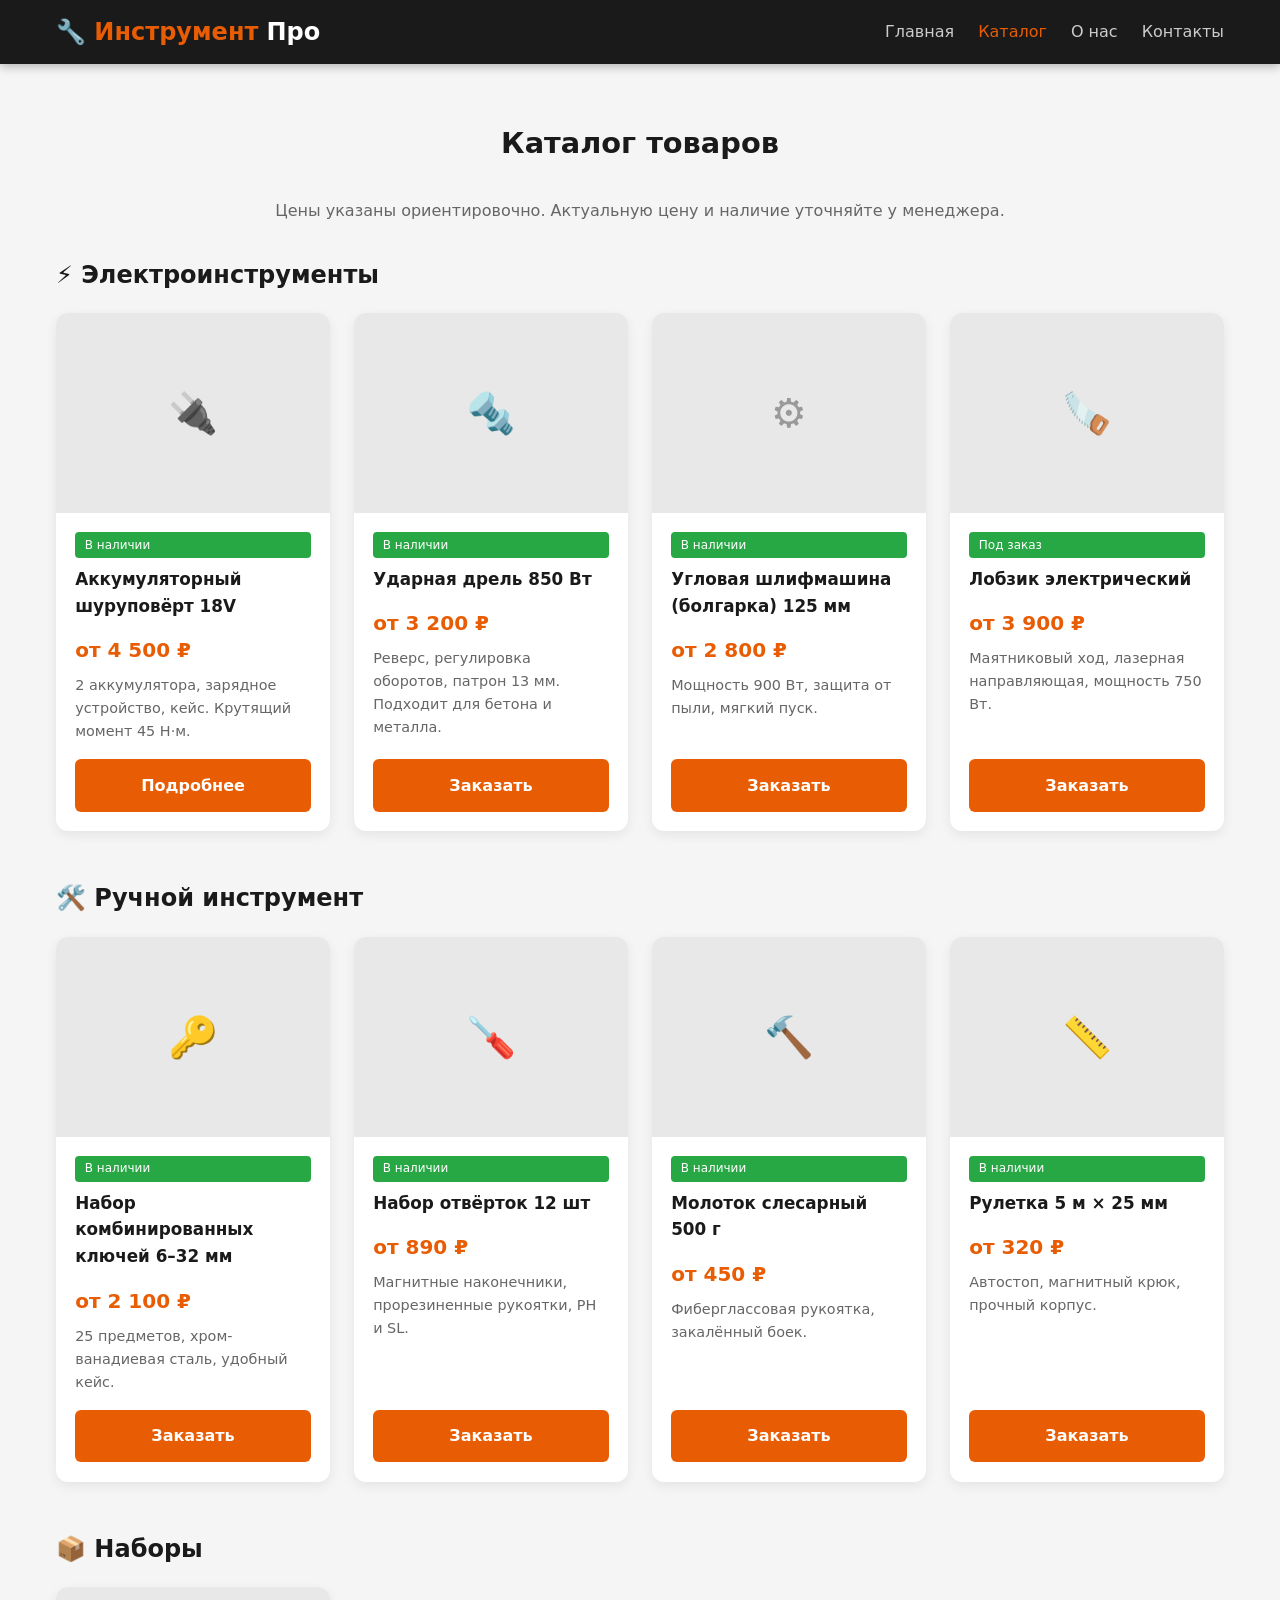
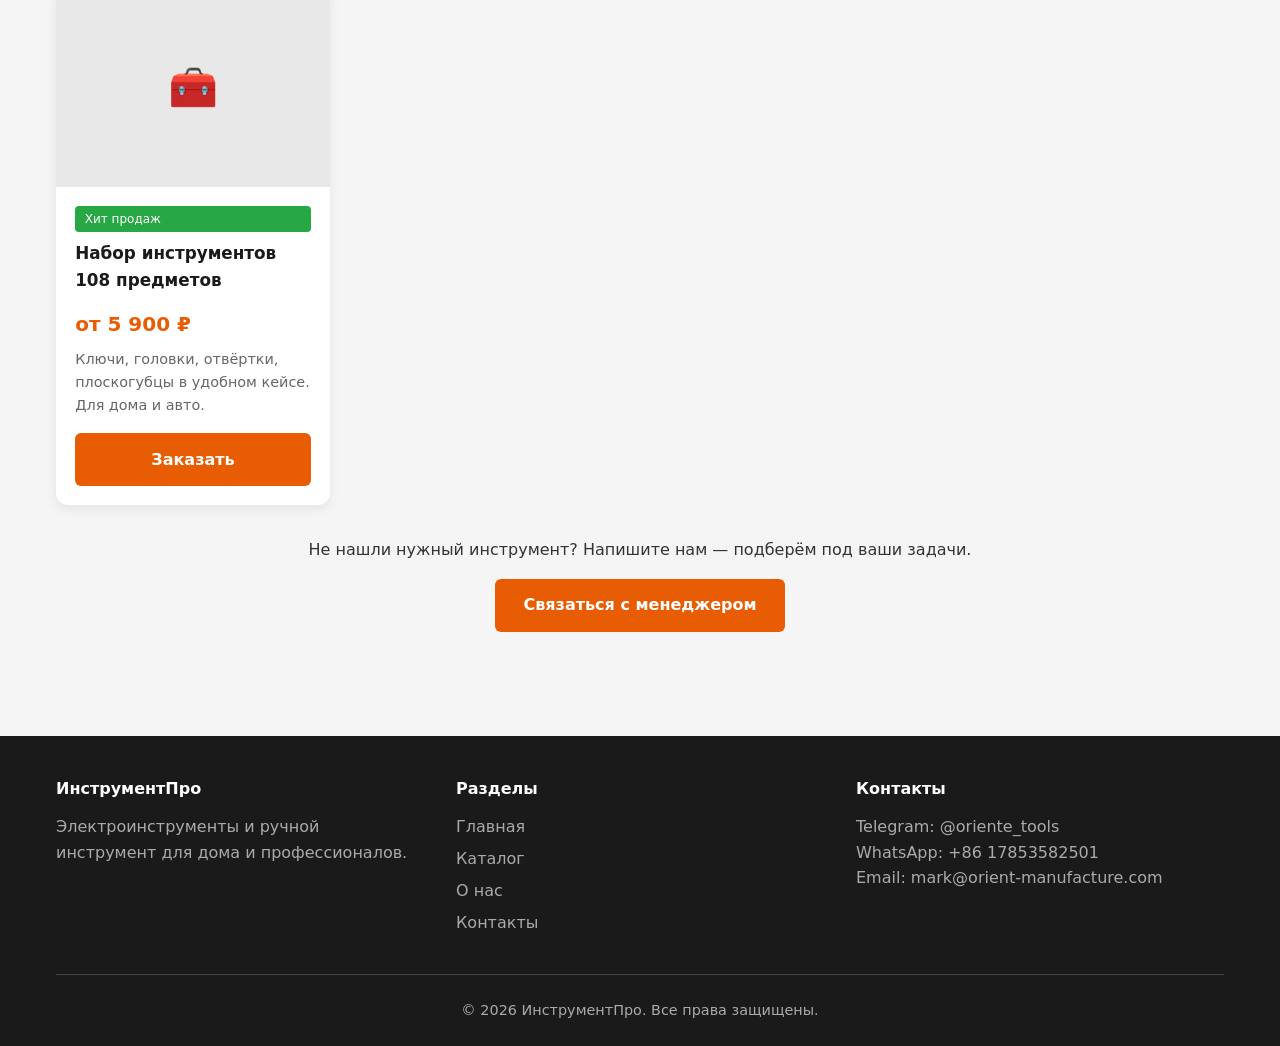
==== catalog.html @ 2e31209e "Add files via upload first upload" ====
<!DOCTYPE html>
<html lang="ru">
<head>
  <meta charset="UTF-8">
  <meta name="viewport" content="width=device-width, initial-scale=1.0">
  <title>Каталог — ИнструментПро</title>
  <meta name="description" content="Каталог электроинструментов и ручного инструмента.">
  <link rel="stylesheet" href="css/style.css">
</head>
<body>

<header>
  <div class="container header-inner">
    <a href="index.html" class="logo">🔧 Инструмент<span>Про</span></a>
    <nav>
      <ul>
        <li><a href="index.html">Главная</a></li>
        <li><a href="catalog.html" class="active">Каталог</a></li>
        <li><a href="about.html">О нас</a></li>
        <li><a href="contact.html">Контакты</a></li>
      </ul>
    </nav>
  </div>
</header>

<section class="section">
  <div class="container">
    <h1 class="section-title">Каталог товаров</h1>
    <p class="text-center mb-2" style="color:#666;">Цены указаны ориентировочно. Актуальную цену и наличие уточняйте у менеджера.</p>

    <!-- Электроинструменты -->
    <h2 id="electro" style="margin: 2rem 0 1.2rem; color: #1a1a1a;">⚡ Электроинструменты</h2>
    <div class="products-grid">

      <div class="product-card">
        <div class="img-placeholder">🔌</div>
        <div class="info">
          <span class="badge">В наличии</span>
          <h3>Аккумуляторный шуруповёрт 18V</h3>
          <div class="price">от 4 500 ₽</div>
          <p class="desc">2 аккумулятора, зарядное устройство, кейс. Крутящий момент 45 Н·м.</p>
          <a href="products/shurupovert.html" class="btn" style="text-align:center;">Подробнее</a>
        </div>
      </div>

      <div class="product-card">
        <div class="img-placeholder">🔩</div>
        <div class="info">
          <span class="badge">В наличии</span>
          <h3>Ударная дрель 850 Вт</h3>
          <div class="price">от 3 200 ₽</div>
          <p class="desc">Реверс, регулировка оборотов, патрон 13 мм. Подходит для бетона и металла.</p>
          <a href="contact.html" class="btn" style="text-align:center;">Заказать</a>
        </div>
      </div>

      <div class="product-card">
        <div class="img-placeholder">⚙️</div>
        <div class="info">
          <span class="badge">В наличии</span>
          <h3>Угловая шлифмашина (болгарка) 125 мм</h3>
          <div class="price">от 2 800 ₽</div>
          <p class="desc">Мощность 900 Вт, защита от пыли, мягкий пуск.</p>
          <a href="contact.html" class="btn" style="text-align:center;">Заказать</a>
        </div>
      </div>

      <div class="product-card">
        <div class="img-placeholder">🪚</div>
        <div class="info">
          <span class="badge">Под заказ</span>
          <h3>Лобзик электрический</h3>
          <div class="price">от 3 900 ₽</div>
          <p class="desc">Маятниковый ход, лазерная направляющая, мощность 750 Вт.</p>
          <a href="contact.html" class="btn" style="text-align:center;">Заказать</a>
        </div>
      </div>

    </div>

    <!-- Ручной инструмент -->
    <h2 id="manual" style="margin: 3rem 0 1.2rem; color: #1a1a1a;">🛠️ Ручной инструмент</h2>
    <div class="products-grid">

      <div class="product-card">
        <div class="img-placeholder">🔑</div>
        <div class="info">
          <span class="badge">В наличии</span>
          <h3>Набор комбинированных ключей 6–32 мм</h3>
          <div class="price">от 2 100 ₽</div>
          <p class="desc">25 предметов, хром-ванадиевая сталь, удобный кейс.</p>
          <a href="contact.html" class="btn" style="text-align:center;">Заказать</a>
        </div>
      </div>

      <div class="product-card">
        <div class="img-placeholder">🪛</div>
        <div class="info">
          <span class="badge">В наличии</span>
          <h3>Набор отвёрток 12 шт</h3>
          <div class="price">от 890 ₽</div>
          <p class="desc">Магнитные наконечники, прорезиненные рукоятки, PH и SL.</p>
          <a href="contact.html" class="btn" style="text-align:center;">Заказать</a>
        </div>
      </div>

      <div class="product-card">
        <div class="img-placeholder">🔨</div>
        <div class="info">
          <span class="badge">В наличии</span>
          <h3>Молоток слесарный 500 г</h3>
          <div class="price">от 450 ₽</div>
          <p class="desc">Фиберглассовая рукоятка, закалённый боек.</p>
          <a href="contact.html" class="btn" style="text-align:center;">Заказать</a>
        </div>
      </div>

      <div class="product-card">
        <div class="img-placeholder">📏</div>
        <div class="info">
          <span class="badge">В наличии</span>
          <h3>Рулетка 5 м × 25 мм</h3>
          <div class="price">от 320 ₽</div>
          <p class="desc">Автостоп, магнитный крюк, прочный корпус.</p>
          <a href="contact.html" class="btn" style="text-align:center;">Заказать</a>
        </div>
      </div>

    </div>

    <!-- Наборы -->
    <h2 id="sets" style="margin: 3rem 0 1.2rem; color: #1a1a1a;">📦 Наборы</h2>
    <div class="products-grid">
      <div class="product-card">
        <div class="img-placeholder">🧰</div>
        <div class="info">
          <span class="badge">Хит продаж</span>
          <h3>Набор инструментов 108 предметов</h3>
          <div class="price">от 5 900 ₽</div>
          <p class="desc">Ключи, головки, отвёртки, плоскогубцы в удобном кейсе. Для дома и авто.</p>
          <a href="contact.html" class="btn" style="text-align:center;">Заказать</a>
        </div>
      </div>
    </div>

    <div class="text-center mt-2">
      <p style="margin-bottom:1rem;">Не нашли нужный инструмент? Напишите нам — подберём под ваши задачи.</p>
      <a href="contact.html" class="btn">Связаться с менеджером</a>
    </div>
  </div>
</section>

<footer>
  <div class="container">
    <div class="footer-inner">
      <div>
        <h4>ИнструментПро</h4>
        <p>Электроинструменты и ручной инструмент для дома и профессионалов.</p>
      </div>
      <div>
        <h4>Разделы</h4>
        <a href="index.html">Главная</a>
        <a href="catalog.html">Каталог</a>
        <a href="about.html">О нас</a>
        <a href="contact.html">Контакты</a>
      </div>
      <div>
        <h4>Контакты</h4>
        <p>Telegram: @oriente_tools</p>
        <p>WhatsApp: +86 17853582501</p>
        <p>Email: mark@orient-manufacture.com</p>
      </div>
    </div>
    <div class="copyright">
      © 2026 ИнструментПро. Все права защищены.
    </div>
  </div>
</footer>

</body>
</html>
---- css/style.css ----
/* 俄语工具独立站 - 基础样式 */
* {
  margin: 0;
  padding: 0;
  box-sizing: border-box;
}

:root {
  --primary: #e85d04;
  --primary-dark: #d00000;
  --dark: #1a1a1a;
  --gray: #2d2d2d;
  --light-gray: #f5f5f5;
  --text: #333;
  --white: #ffffff;
}

body {
  font-family: 'Segoe UI', system-ui, -apple-system, sans-serif;
  line-height: 1.6;
  color: var(--text);
  background: var(--light-gray);
}

a {
  text-decoration: none;
  color: inherit;
}

img {
  max-width: 100%;
  height: auto;
  display: block;
}

/* Header */
header {
  background: var(--dark);
  color: var(--white);
  padding: 0.8rem 0;
  position: sticky;
  top: 0;
  z-index: 100;
  box-shadow: 0 2px 10px rgba(0,0,0,0.3);
}

.container {
  max-width: 1200px;
  margin: 0 auto;
  padding: 0 1rem;
}

.header-inner {
  display: flex;
  justify-content: space-between;
  align-items: center;
  flex-wrap: wrap;
  gap: 1rem;
}

.logo {
  font-size: 1.5rem;
  font-weight: 700;
  color: var(--primary);
  display: flex;
  align-items: center;
  gap: 0.5rem;
}

.logo span {
  color: var(--white);
}

nav ul {
  display: flex;
  list-style: none;
  gap: 1.5rem;
  flex-wrap: wrap;
}

nav a {
  color: #ccc;
  font-weight: 500;
  transition: color 0.2s;
}

nav a:hover,
nav a.active {
  color: var(--primary);
}

/* Hero */
.hero {
  background: linear-gradient(135deg, #1a1a1a 0%, #3d3d3d 100%);
  color: white;
  padding: 4rem 0;
  text-align: center;
}

.hero h1 {
  font-size: 2.2rem;
  margin-bottom: 1rem;
  line-height: 1.3;
}

.hero p {
  font-size: 1.15rem;
  opacity: 0.9;
  max-width: 600px;
  margin: 0 auto 2rem;
}

.btn {
  display: inline-block;
  background: var(--primary);
  color: white;
  padding: 0.85rem 1.8rem;
  border-radius: 6px;
  font-weight: 600;
  transition: background 0.2s, transform 0.15s;
  border: none;
  cursor: pointer;
  font-size: 1rem;
}

.btn:hover {
  background: var(--primary-dark);
  transform: translateY(-2px);
}

.btn-outline {
  background: transparent;
  border: 2px solid var(--primary);
  color: var(--primary);
}

.btn-outline:hover {
  background: var(--primary);
  color: white;
}

/* Categories */
.section {
  padding: 3.5rem 0;
}

.section-title {
  text-align: center;
  font-size: 1.8rem;
  margin-bottom: 2rem;
  color: var(--dark);
}

.categories {
  display: grid;
  grid-template-columns: repeat(auto-fit, minmax(280px, 1fr));
  gap: 1.5rem;
}

.category-card {
  background: white;
  border-radius: 12px;
  overflow: hidden;
  box-shadow: 0 4px 15px rgba(0,0,0,0.08);
  transition: transform 0.2s, box-shadow 0.2s;
}

.category-card:hover {
  transform: translateY(-5px);
  box-shadow: 0 8px 25px rgba(0,0,0,0.12);
}

.category-card .img-placeholder {
  height: 180px;
  background: linear-gradient(45deg, #333, #555);
  display: flex;
  align-items: center;
  justify-content: center;
  color: white;
  font-size: 3rem;
}

.category-card .content {
  padding: 1.5rem;
}

.category-card h3 {
  margin-bottom: 0.5rem;
  color: var(--dark);
}

.category-card p {
  color: #666;
  font-size: 0.95rem;
  margin-bottom: 1rem;
}

/* Products grid */
.products-grid {
  display: grid;
  grid-template-columns: repeat(auto-fill, minmax(260px, 1fr));
  gap: 1.5rem;
}

.product-card {
  background: white;
  border-radius: 12px;
  overflow: hidden;
  box-shadow: 0 4px 12px rgba(0,0,0,0.07);
  transition: transform 0.2s;
  display: flex;
  flex-direction: column;
}

.product-card:hover {
  transform: translateY(-4px);
}

.product-card .img-placeholder {
  height: 200px;
  background: #e8e8e8;
  display: flex;
  align-items: center;
  justify-content: center;
  color: #999;
  font-size: 2.5rem;
}

.product-card .info {
  padding: 1.2rem;
  flex: 1;
  display: flex;
  flex-direction: column;
}

.product-card h3 {
  font-size: 1.05rem;
  margin-bottom: 0.4rem;
  color: var(--dark);
}

.product-card .price {
  font-size: 1.25rem;
  font-weight: 700;
  color: var(--primary);
  margin: 0.5rem 0;
}

.product-card .desc {
  font-size: 0.9rem;
  color: #666;
  flex: 1;
  margin-bottom: 1rem;
}

/* Contact / Order */
.contact-box {
  background: white;
  border-radius: 12px;
  padding: 2rem;
  max-width: 600px;
  margin: 0 auto;
  box-shadow: 0 4px 20px rgba(0,0,0,0.08);
}

.contact-box h2 {
  margin-bottom: 1rem;
  text-align: center;
}

.contact-methods {
  display: flex;
  flex-direction: column;
  gap: 1rem;
  margin-top: 1.5rem;
}

.contact-item {
  display: flex;
  align-items: center;
  gap: 1rem;
  padding: 1rem;
  background: var(--light-gray);
  border-radius: 8px;
  font-weight: 500;
}

.contact-item a {
  color: var(--primary);
}

/* Footer */
footer {
  background: var(--dark);
  color: #aaa;
  padding: 2.5rem 0 1.5rem;
  margin-top: 3rem;
}

.footer-inner {
  display: grid;
  grid-template-columns: repeat(auto-fit, minmax(200px, 1fr));
  gap: 2rem;
  margin-bottom: 2rem;
}

.footer-inner h4 {
  color: white;
  margin-bottom: 0.8rem;
}

.footer-inner a {
  color: #aaa;
  display: block;
  margin-bottom: 0.4rem;
}

.footer-inner a:hover {
  color: var(--primary);
}

.copyright {
  text-align: center;
  padding-top: 1.5rem;
  border-top: 1px solid #444;
  font-size: 0.9rem;
}

/* Product detail */
.product-detail {
  background: white;
  border-radius: 12px;
  padding: 2rem;
  box-shadow: 0 4px 15px rgba(0,0,0,0.08);
}

.product-detail .gallery {
  background: #f0f0f0;
  height: 320px;
  border-radius: 8px;
  display: flex;
  align-items: center;
  justify-content: center;
  color: #999;
  font-size: 4rem;
  margin-bottom: 1.5rem;
}

.specs {
  margin: 1.5rem 0;
}

.specs table {
  width: 100%;
  border-collapse: collapse;
}

.specs td {
  padding: 0.6rem 0;
  border-bottom: 1px solid #eee;
}

.specs td:first-child {
  color: #666;
  width: 40%;
}

/* Responsive */
@media (max-width: 768px) {
  .hero h1 {
    font-size: 1.7rem;
  }
  nav ul {
    gap: 1rem;
  }
  .header-inner {
    flex-direction: column;
    text-align: center;
  }
}

/* Utility */
.text-center { text-align: center; }
.mt-2 { margin-top: 2rem; }
.mb-2 { margin-bottom: 2rem; }
.badge {
  display: inline-block;
  background: #28a745;
  color: white;
  font-size: 0.75rem;
  padding: 0.2rem 0.6rem;
  border-radius: 4px;
  margin-bottom: 0.5rem;
}
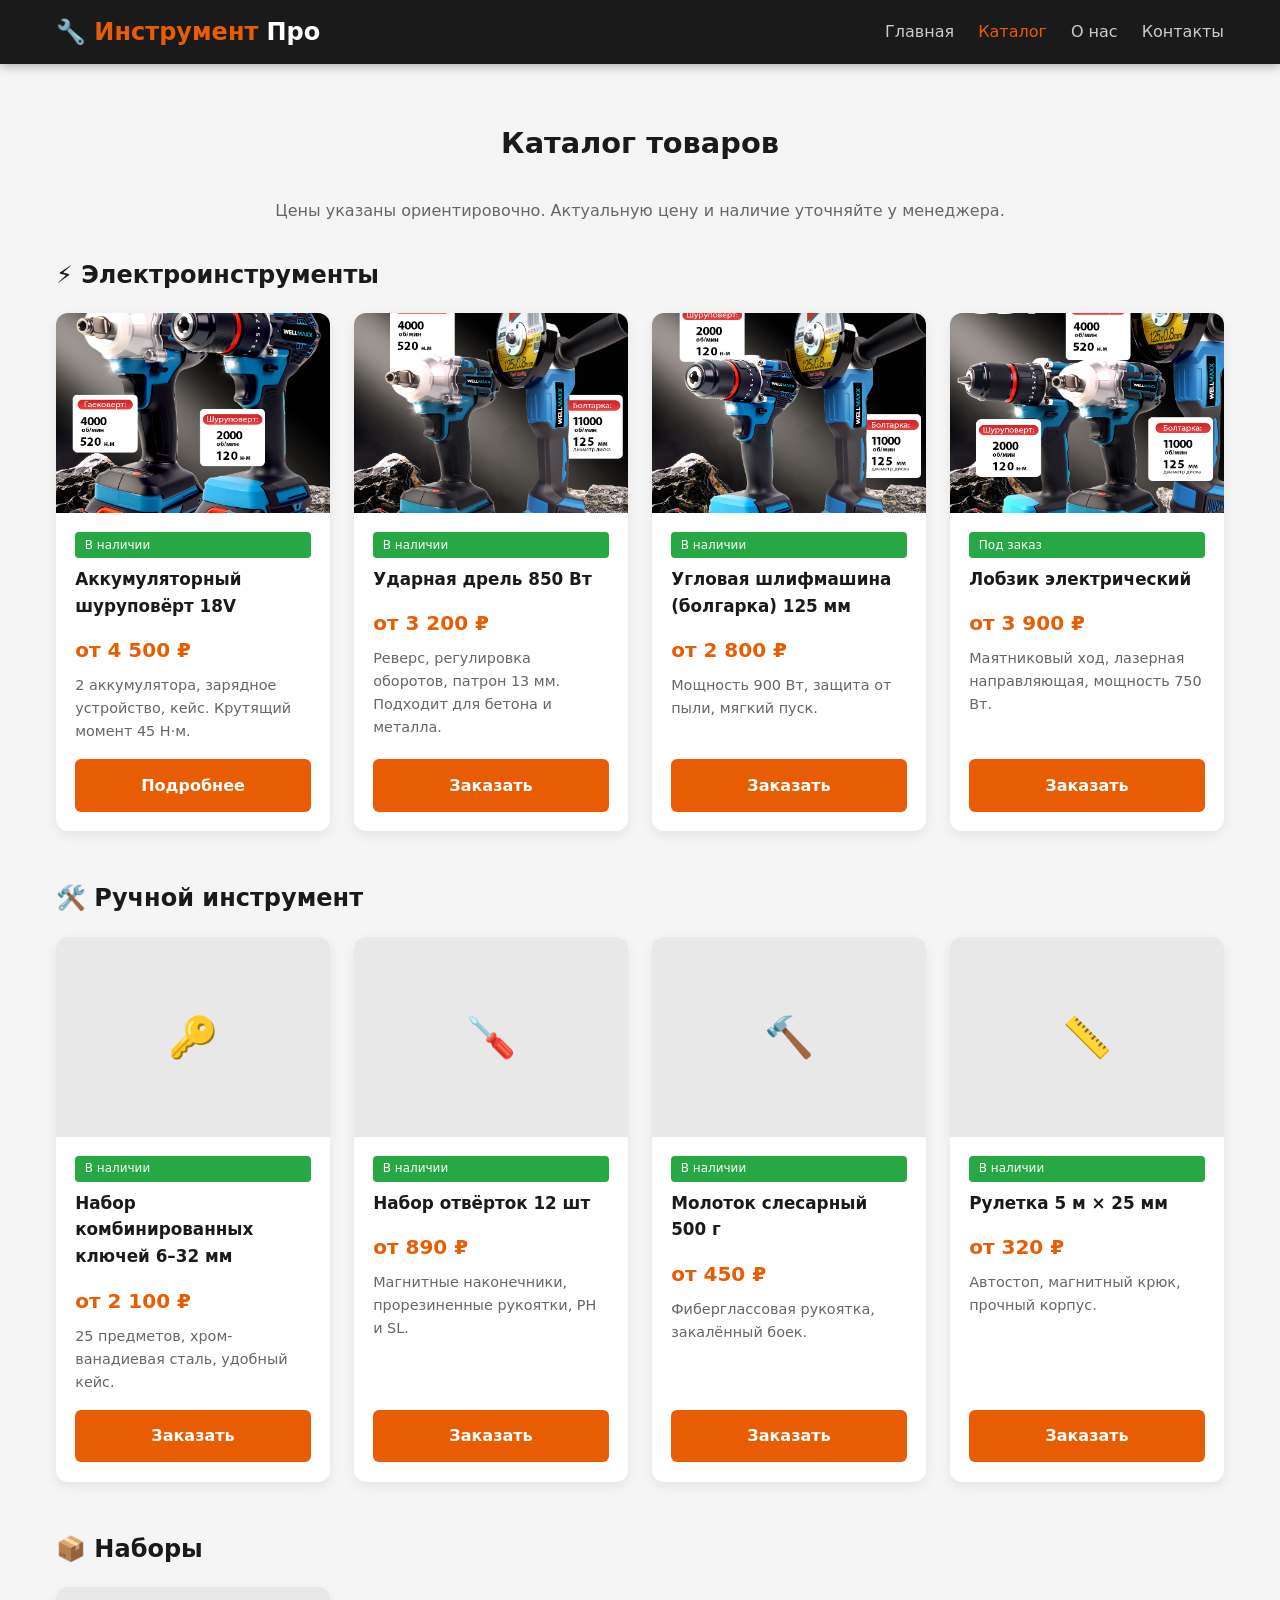
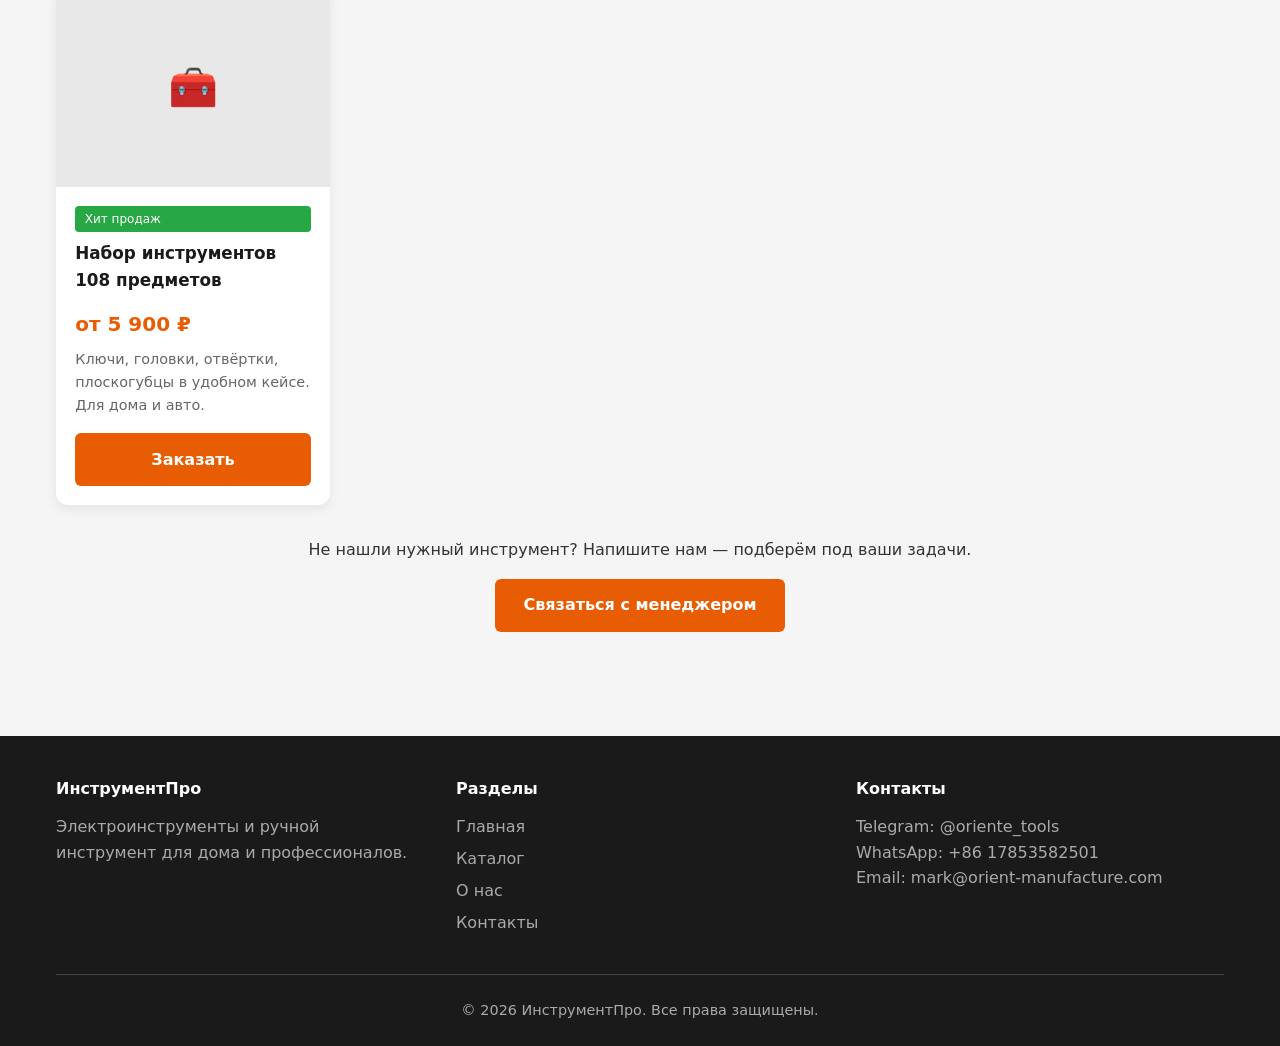
==== commit e8c8e407: "Update catalog.html" ====
--- a/catalog.html
+++ b/catalog.html
@@ -33,7 +33,7 @@
     <div class="products-grid">
 
       <div class="product-card">
-        <div class="img-placeholder">🔌</div>
+       <img src="2-1.jpg" alt="Аккумуляторный шуруповёрт 18V" style="width:100%; height:200px; object-fit:cover;">
         <div class="info">
           <span class="badge">В наличии</span>
           <h3>Аккумуляторный шуруповёрт 18V</h3>
@@ -44,7 +44,7 @@
       </div>
 
       <div class="product-card">
-        <div class="img-placeholder">🔩</div>
+        <img src="2-2.jpg" alt="Аккумуляторный шуруповёрт 18V" style="width:100%; height:200px; object-fit:cover;">
         <div class="info">
           <span class="badge">В наличии</span>
           <h3>Ударная дрель 850 Вт</h3>
@@ -55,7 +55,7 @@
       </div>
 
       <div class="product-card">
-        <div class="img-placeholder">⚙️</div>
+         <img src="2-3.jpg" alt="Аккумуляторный шуруповёрт 18V" style="width:100%; height:200px; object-fit:cover;">
         <div class="info">
           <span class="badge">В наличии</span>
           <h3>Угловая шлифмашина (болгарка) 125 мм</h3>
@@ -66,7 +66,7 @@
       </div>
 
       <div class="product-card">
-        <div class="img-placeholder">🪚</div>
+         <img src="3-1.jpg" alt="Аккумуляторный шуруповёрт 18V" style="width:100%; height:200px; object-fit:cover;">
         <div class="info">
           <span class="badge">Под заказ</span>
           <h3>Лобзик электрический</h3>
